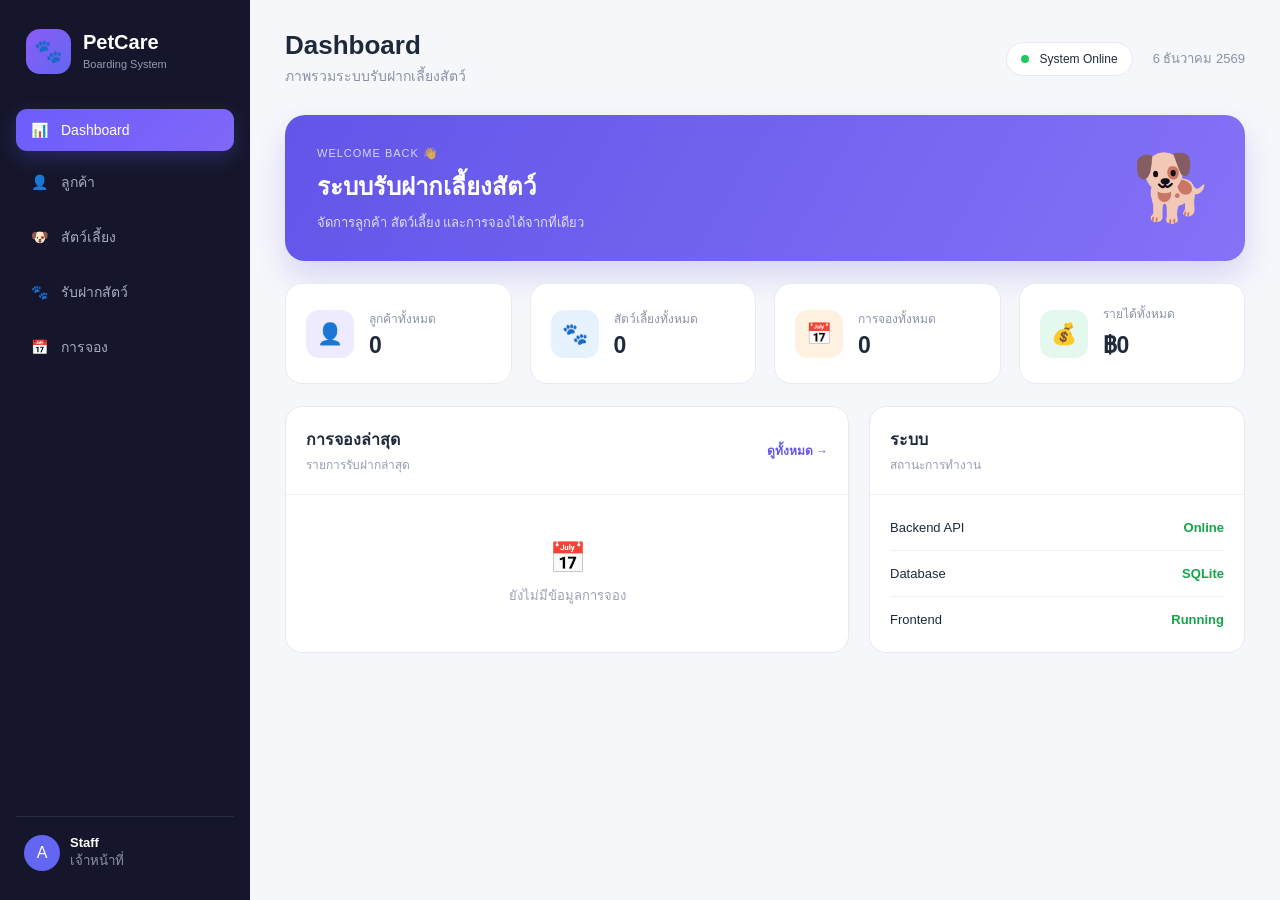
==== index.html @ d862f3b0 "Move frontend files to root" ====
<!DOCTYPE html>
<html lang="th">
<head>
    <meta charset="UTF-8">
    <meta name="viewport" content="width=device-width, initial-scale=1.0">

    <title>PetCare Boarding</title>

    <link rel="stylesheet" href="style.css">
</head>

<body>

    <div class="app">

        <!-- SIDEBAR -->
        <aside class="sidebar">

            <div class="logo">
                <div class="logo-icon">🐾</div>

                <div>
                    <h1>PetCare</h1>
                    <span>Boarding System</span>
                </div>
            </div>

            <nav class="menu">

                <button class="menu-item active" onclick="showPage('dashboard', this)">
                    <span>📊</span>
                    <span>Dashboard</span>
                </button>

                <button class="menu-item" onclick="showPage('customers', this)">
                    <span>👤</span>
                    <span>ลูกค้า</span>
                </button>

                <button class="menu-item" onclick="showPage('pets', this)">
                    <span>🐶</span>
                    <span>สัตว์เลี้ยง</span>
                </button>

                <button class="menu-item" onclick="showPage('boarding', this)">
                    <span>🐾</span>
                    <span>รับฝากสัตว์</span>
                </button>

                <button class="menu-item" onclick="showPage('bookings', this)">
                    <span>📅</span>
                    <span>การจอง</span>
                </button>

            </nav>

            <div class="sidebar-bottom">
                <div class="staff-card">
                    <div class="staff-avatar">A</div>

                    <div>
                        <strong>Staff</strong>
                        <small>เจ้าหน้าที่</small>
                    </div>
                </div>
            </div>

        </aside>


        <!-- MAIN -->
        <main class="main">

            <!-- HEADER -->
            <header class="header">

                <div>
                    <h2 id="pageTitle">Dashboard</h2>
                    <p id="pageDescription">
                        ภาพรวมระบบรับฝากเลี้ยงสัตว์
                    </p>
                </div>

                <div class="header-right">
                    <div class="status">
                        <span class="status-dot"></span>
                        System Online
                    </div>

                    <div class="date" id="currentDate"></div>
                </div>

            </header>


            <!-- ================= DASHBOARD ================= -->
            <section id="dashboard" class="page active-page">

                <div class="welcome">
                    <div>
                        <span class="welcome-label">WELCOME BACK 👋</span>
                        <h3>ระบบรับฝากเลี้ยงสัตว์</h3>
                        <p>จัดการลูกค้า สัตว์เลี้ยง และการจองได้จากที่เดียว</p>
                    </div>

                    <div class="welcome-icon">
                        🐕
                    </div>
                </div>


                <div class="stats">

                    <div class="stat-card">
                        <div class="stat-icon purple">👤</div>

                        <div>
                            <span>ลูกค้าทั้งหมด</span>
                            <strong id="customerCount">0</strong>
                        </div>
                    </div>


                    <div class="stat-card">
                        <div class="stat-icon blue">🐾</div>

                        <div>
                            <span>สัตว์เลี้ยงทั้งหมด</span>
                            <strong id="petCount">0</strong>
                        </div>
                    </div>


                    <div class="stat-card">
                        <div class="stat-icon orange">📅</div>

                        <div>
                            <span>การจองทั้งหมด</span>
                            <strong id="bookingCount">0</strong>
                        </div>
                    </div>


                    <div class="stat-card">
                        <div class="stat-icon green">💰</div>

                        <div>
                            <span>รายได้ทั้งหมด</span>
                            <strong id="revenue">฿0</strong>
                        </div>
                    </div>

                </div>


                <div class="dashboard-grid">

                    <div class="panel">

                        <div class="panel-header">
                            <div>
                                <h3>การจองล่าสุด</h3>
                                <p>รายการรับฝากล่าสุด</p>
                            </div>

                            <button class="text-button"
                                    onclick="showPage('bookings')">
                                ดูทั้งหมด →
                            </button>
                        </div>

                        <div id="recentBookings" class="empty-state">
                            <div>📅</div>
                            <p>ยังไม่มีข้อมูลการจอง</p>
                        </div>

                    </div>


                    <div class="panel">

                        <div class="panel-header">
                            <div>
                                <h3>ระบบ</h3>
                                <p>สถานะการทำงาน</p>
                            </div>
                        </div>

                        <div class="system-list">

                            <div class="system-row">
                                <span>Backend API</span>
                                <strong class="online">Online</strong>
                            </div>

                            <div class="system-row">
                                <span>Database</span>
                                <strong class="online">SQLite</strong>
                            </div>

                            <div class="system-row">
                                <span>Frontend</span>
                                <strong class="online">Running</strong>
                            </div>

                        </div>

                    </div>

                </div>

            </section>


            <!-- ================= CUSTOMERS ================= -->
            <section id="customers" class="page">

                <div class="page-top">

                    <div>
                        <h3>จัดการลูกค้า</h3>
                        <p>ข้อมูลเจ้าของสัตว์เลี้ยง</p>
                    </div>

                    <button class="primary-button"
                            onclick="openCustomerModal()">
                        + เพิ่มลูกค้า
                    </button>

                </div>


                <div class="panel">

                    <div class="table-wrapper">

                        <table>

                            <thead>
                                <tr>
                                    <th>ID</th>
                                    <th>ชื่อลูกค้า</th>
                                    <th>เบอร์โทรศัพท์</th>
                                    <th>จัดการ</th>
                                </tr>
                            </thead>

                            <tbody id="customerTable">
                            </tbody>

                        </table>

                    </div>

                </div>

            </section>


            <!-- ================= PETS ================= -->
            <section id="pets" class="page">

                <div class="page-top">

                    <div>
                        <h3>จัดการสัตว์เลี้ยง</h3>
                        <p>ข้อมูลสัตว์เลี้ยงของลูกค้า</p>
                    </div>

                    <button class="primary-button"
                            onclick="openPetModal()">
                        + เพิ่มสัตว์เลี้ยง
                    </button>

                </div>


                <div class="panel">

                    <div class="table-wrapper">

                        <table>

                            <thead>
                                <tr>
                                    <th>ID</th>
                                    <th>ชื่อ</th>
                                    <th>ประเภท</th>
                                    <th>สายพันธุ์</th>
                                    <th>อายุ</th>
                                    <th>เจ้าของ</th>
                                    <th>จัดการ</th>
                                </tr>
                            </thead>

                            <tbody id="petTable">
                            </tbody>

                        </table>

                    </div>

                </div>

            </section>



            <!-- ================= QUICK BOARDING ================= -->
            <section id="boarding" class="page">

                <div class="boarding-hero">
                    <div class="boarding-hero-text">
                        <div class="boarding-kicker">PET CARE • CHECK-IN</div>
                        <h3>รับฝากสัตว์เลี้ยง</h3>
                        <p>ค้นหาลูกค้าเดิม เลือกสัตว์เลี้ยง แล้วทำรายการฝากได้ในขั้นตอนเดียว</p>
                    </div>
                    <div class="boarding-hero-icon">🐾</div>
                </div>

                <form id="quickBoardingForm" class="boarding-shell" onsubmit="saveQuickBoarding(event)">

                    <div class="boarding-main">

                        <!-- CUSTOMER -->
                        <div class="boarding-card">
                            <div class="boarding-card-head">
                                <div class="step-badge">01</div>
                                <div>
                                    <h3>เลือกลูกค้า</h3>
                                    <p>ค้นหาลูกค้าเก่าจากชื่อหรือเบอร์โทร</p>
                                </div>
                                <button type="button" class="outline-button"
                                        onclick="toggleQuickNewCustomer()">＋ ลูกค้าใหม่</button>
                            </div>

                            <div class="customer-search-box">
                                <span>⌕</span>
                                <input id="quickCustomerSearch" type="text"
                                       placeholder="ค้นหาชื่อลูกค้า หรือเบอร์โทรศัพท์..."
                                       autocomplete="off"
                                       onfocus="filterQuickCustomers()"
                                       oninput="filterQuickCustomers()">
                                <button type="button" onclick="clearQuickCustomerSearch()" aria-label="ล้าง">×</button>
                            </div>

                            <div class="search-hint">พิมพ์อย่างน้อย 1 ตัวอักษร ระบบจะแสดงลูกค้าที่ตรงกัน</div>

                            <div id="quickCustomerResults" class="customer-results-panel"></div>

                            <div id="quickNewCustomerBox" class="inline-new-box">
                                <div class="inline-title">เพิ่มข้อมูลลูกค้าใหม่</div>
                                <div class="form-grid-2">
                                    <div class="form-group">
                                        <label>ชื่อ-นามสกุล <b>*</b></label>
                                        <input id="quickNewCustomerName" type="text" placeholder="เช่น สมชาย ใจดี">
                                    </div>
                                    <div class="form-group">
                                        <label>เบอร์โทรศัพท์ <b>*</b></label>
                                        <input id="quickNewCustomerPhone" type="tel" placeholder="08xxxxxxxx">
                                    </div>
                                </div>
                                <div class="form-grid-2">
                                    <div class="form-group">
                                        <label>Email</label>
                                        <input id="quickNewCustomerEmail" type="email" placeholder="example@email.com">
                                    </div>
                                    <div class="form-group">
                                        <label>ที่อยู่</label>
                                        <input id="quickNewCustomerAddress" type="text" placeholder="ที่อยู่">
                                    </div>
                                </div>
                            </div>

                            <div id="selectedCustomerBox" class="selected-customer-card empty-selected">
                                <div class="selected-avatar">👤</div>
                                <div class="selected-content">
                                    <span>ลูกค้าที่เลือก</span>
                                    <strong>ยังไม่ได้เลือกลูกค้า</strong>
                                    <small>เลือกจากรายการด้านบน</small>
                                </div>
                                <button type="button" class="change-selection" onclick="clearQuickCustomer()">เปลี่ยน</button>
                            </div>
                        </div>

                        <!-- PET -->
                        <div class="boarding-card">
                            <div class="boarding-card-head">
                                <div class="step-badge">02</div>
                                <div>
                                    <h3>เลือกสัตว์เลี้ยง</h3>
                                    <p>สัตว์เลี้ยงของลูกค้าที่เลือกจะแสดงตรงนี้</p>
                                </div>
                            </div>

                            <div id="quickPetArea">
                                <div class="form-group pet-select-group">
                                    <label>สัตว์เลี้ยงเดิม</label>
                                    <select id="quickPetSelect" onchange="selectQuickPet()">
                                        <option value="">เลือกสัตว์เลี้ยงของลูกค้า...</option>
                                    </select>
                                </div>

                                <div id="quickPetInfo" class="pet-detail-card">
                                    <div class="pet-detail-icon">🐾</div>
                                    <div class="pet-detail-main">
                                        <span>ข้อมูลสัตว์เลี้ยง</span>
                                        <strong id="quickPetNameDisplay">ยังไม่ได้เลือก</strong>
                                    </div>
                                    <div class="pet-detail-meta">
                                        <div><small>ประเภท</small><b id="quickPetTypeDisplay">-</b></div>
                                        <div><small>สายพันธุ์</small><b id="quickPetBreedDisplay">-</b></div>
                                    </div>
                                </div>

                                <div class="new-pet-divider"><span>หรือ</span></div>

                                <button type="button" class="new-pet-button" onclick="toggleQuickNewPet()">
                                    <span>＋</span>
                                    <div>
                                        <strong>เพิ่มสัตว์เลี้ยงใหม่</strong>
                                        <small>ยังไม่มีข้อมูลสัตว์ตัวนี้ในระบบ</small>
                                    </div>
                                </button>

                                <div id="quickNewPetBox" class="inline-new-box">
                                    <div class="inline-title">ข้อมูลสัตว์เลี้ยงใหม่</div>

                                    <div class="form-grid-2">
                                        <div class="form-group">
                                            <label>ชื่อสัตว์ <b>*</b></label>
                                            <input id="quickNewPetName" type="text" placeholder="เช่น มะลิ">
                                        </div>
                                        <div class="form-group">
                                            <label>ประเภทสัตว์ <b>*</b></label>
                                            <select id="quickNewPetType" onchange="updateQuickNewPetPreview()">
                                                <option value="">เลือกประเภทสัตว์เลี้ยง</option>
                                                <option value="Dog">🐶 สุนัข</option>
                                                <option value="Cat">🐱 แมว</option>
                                                <option value="Rabbit">🐰 กระต่าย</option>
                                                <option value="Hamster">🐹 แฮมสเตอร์</option>
                                                <option value="Bird">🐦 นก</option>
                                                <option value="Turtle">🐢 เต่า</option>
                                                <option value="Fish">🐠 ปลา</option>
                                                <option value="Guinea Pig">🐹 หนูตะเภา</option>
                                                <option value="Other">🐾 อื่น ๆ</option>
                                            </select>
                                        </div>
                                    </div>

                                    <div class="animal-type-chips">
                                        <span>ประเภทที่รองรับ</span>
                                        <button type="button" onclick="choosePetType('Dog')">🐶 สุนัข</button>
                                        <button type="button" onclick="choosePetType('Cat')">🐱 แมว</button>
                                        <button type="button" onclick="choosePetType('Rabbit')">🐰 กระต่าย</button>
                                        <button type="button" onclick="choosePetType('Bird')">🐦 นก</button>
                                        <button type="button" onclick="choosePetType('Other')">🐾 อื่น ๆ</button>
                                    </div>

                                    <div class="form-grid-2">
                                        <div class="form-group">
                                            <label>สายพันธุ์</label>
                                            <input id="quickNewPetBreed" type="text" placeholder="เช่น Golden Retriever">
                                        </div>
                                        <div class="form-group">
                                            <label>อายุ</label>
                                            <input id="quickNewPetAge" type="number" min="0" placeholder="อายุเป็นปี">
                                        </div>
                                    </div>
                                </div>
                            </div>
                        </div>

                        <!-- STAY -->
                        <div class="boarding-card">
                            <div class="boarding-card-head">
                                <div class="step-badge">03</div>
                                <div>
                                    <h3>รายละเอียดการฝาก</h3>
                                    <p>กำหนดวันเข้าพักและบริการ</p>
                                </div>
                            </div>

                            <div class="form-grid-2">
                                <div class="form-group">
                                    <label>วันเช็กอิน <b>*</b></label>
                                    <input id="quickCheckIn" type="date" required onchange="updateQuickPrice()">
                                </div>
                                <div class="form-group">
                                    <label>วันเช็กเอาต์ <b>*</b></label>
                                    <input id="quickCheckOut" type="date" required onchange="updateQuickPrice()">
                                </div>
                            </div>

                            <div class="form-grid-2">
                                <div class="form-group">
                                    <label>บริการ <b>*</b></label>
                                    <select id="quickServiceType" onchange="updateQuickPrice()">
                                        <option value="ฝากเลี้ยงมาตรฐาน" data-price="300">🏠 ฝากเลี้ยงมาตรฐาน — ฿300/วัน</option>
                                        <option value="ฝากเลี้ยงพิเศษ" data-price="450">⭐ ฝากเลี้ยงพิเศษ — ฿450/วัน</option>
                                        <option value="ฝากเลี้ยง VIP" data-price="650">👑 ฝากเลี้ยง VIP — ฿650/วัน</option>
                                    </select>
                                </div>
                                <div class="form-group">
                                    <label>ราคา / วัน</label>
                                    <div class="price-input">
                                        <span>฿</span>
                                        <input id="quickPricePerDay" type="number" min="0" value="300" oninput="updateQuickPrice()">
                                    </div>
                                </div>
                            </div>

                            <div class="form-group">
                                <label>หมายเหตุเพิ่มเติม</label>
                                <textarea id="quickNotes" rows="3" placeholder="เช่น แพ้อาหาร, กินอาหารเวลา 18:00 น., ต้องให้ยา..."></textarea>
                            </div>
                        </div>

                    </div>

                    <!-- SUMMARY -->
                    <aside class="boarding-summary">
                        <div class="summary-card-head">
                            <div class="summary-paw">🐾</div>
                            <div>
                                <span>BOOKING SUMMARY</span>
                                <h3>สรุปการฝากเลี้ยง</h3>
                            </div>
                        </div>

                        <div class="summary-customer" id="quickSummaryPerson">
                            <div class="summary-avatar">👤</div>
                            <div>
                                <small>ลูกค้า</small>
                                <strong>ยังไม่ได้เลือก</strong>
                            </div>
                        </div>

                        <div class="summary-pet" id="quickSummaryPet">
                            <div class="summary-avatar pet">🐶</div>
                            <div>
                                <small>สัตว์เลี้ยง</small>
                                <strong>ยังไม่ได้เลือก</strong>
                            </div>
                        </div>

                        <div class="summary-details">
                            <div><span>วันเข้าพัก</span><strong id="quickSummaryDates">-</strong></div>
                            <div><span>จำนวนวัน</span><strong id="quickSummaryDays">0 วัน</strong></div>
                            <div><span>บริการ</span><strong id="quickSummaryService">-</strong></div>
                        </div>

                        <div class="summary-total-new">
                            <span>ยอดรวม</span>
                            <strong id="quickSummaryTotal">฿0</strong>
                        </div>

                        <button type="button" class="summary-clear-button" onclick="resetQuickBoarding()">↻ ล้างข้อมูล</button>
                        <button type="submit" class="summary-submit-button">✓ ยืนยันการฝากเลี้ยง</button>

                        <div class="summary-note">
                            <span>🔒</span>
                            <p>ข้อมูลจะถูกบันทึกลงฐานข้อมูลทันทีหลังยืนยัน</p>
                        </div>
                    </aside>

                </form>
            </section>

            <!-- ================= BOOKINGS ================= -->
            <section id="bookings" class="page">

                <div class="page-top">

                    <div>
                        <h3>การจองรับฝาก</h3>
                        <p>จัดการรายการรับฝากสัตว์เลี้ยง</p>
                    </div>

                    <button class="primary-button"
                            onclick="openBookingModal()">
                        + สร้างการจอง
                    </button>

                </div>


                <div class="panel">

                    <div class="table-wrapper">

                        <table>

                            <thead>
                                <tr>
                                    <th>ID</th>
                                    <th>สัตว์เลี้ยง</th>
                                    <th>เจ้าของ</th>
                                    <th>เช็กอิน</th>
                                    <th>เช็กเอาต์</th>
                                    <th>บริการ</th>
                                    <th>ราคา</th>
                                    <th>สถานะ</th>
                                    <th>จัดการ</th>
                                </tr>
                            </thead>

                            <tbody id="bookingTable">
                            </tbody>

                        </table>

                    </div>

                </div>

            </section>

        </main>

    </div>


    <!-- ================= MODAL ================= -->

    <div id="modalOverlay" class="modal-overlay">

        <div class="modal">

            <div class="modal-header">

                <div>
                    <h3 id="modalTitle">เพิ่มข้อมูล</h3>
                    <p id="modalSubtitle">กรอกข้อมูลด้านล่าง</p>
                </div>

                <button class="close-button"
                        onclick="closeModal()">
                    ×
                </button>

            </div>

            <div id="modalBody"></div>

        </div>

    </div>


    <script src="app.js"></script>

</body>
</html>
---- style.css ----
* {
  margin: 0;
  padding: 0;
  box-sizing: border-box;
}

body {
  font-family: "Segoe UI", Tahoma, sans-serif;
  background: #f5f7fb;
  color: #1e293b;
}

button {
  font-family: inherit;
  cursor: pointer;
}

.app {
  min-height: 100vh;
  display: flex;
}

/* ================= SIDEBAR ================= */

.sidebar {
  width: 250px;
  min-height: 100vh;
  background: #15162b;
  color: white;
  padding: 24px 16px;
  display: flex;
  flex-direction: column;
  position: fixed;
  left: 0;
  top: 0;
  bottom: 0;
}

.logo {
  display: flex;
  align-items: center;
  gap: 12px;
  padding: 5px 10px 35px;
}

.logo-icon {
  width: 45px;
  height: 45px;
  border-radius: 14px;
  background: linear-gradient(135deg, #8b5cf6, #6366f1);
  display: flex;
  align-items: center;
  justify-content: center;
  font-size: 23px;
}

.logo h1 {
  font-size: 20px;
}

.logo span {
  color: #9699b5;
  font-size: 11px;
}

.menu {
  display: flex;
  flex-direction: column;
  gap: 7px;
}

.menu-item {
  width: 100%;
  border: none;
  background: transparent;
  color: #a8abc1;
  padding: 13px 15px;
  border-radius: 11px;
  display: flex;
  align-items: center;
  gap: 13px;
  text-align: left;
  font-size: 14px;
  transition: 0.2s;
}

.menu-item:hover {
  background: #23243d;
  color: white;
}

.menu-item.active {
  background: linear-gradient(135deg, #6d5dfc, #8067f7);
  color: white;
  box-shadow: 0 7px 20px rgba(109, 93, 252, 0.25);
}

.sidebar-bottom {
  margin-top: auto;
}

.staff-card {
  border-top: 1px solid #292a43;
  padding: 18px 8px 5px;
  display: flex;
  align-items: center;
  gap: 10px;
}

.staff-avatar {
  width: 36px;
  height: 36px;
  background: #6366f1;
  border-radius: 50%;
  display: flex;
  align-items: center;
  justify-content: center;
}

.staff-card strong {
  display: block;
  font-size: 13px;
}

.staff-card small {
  color: #8d90a8;
}

/* ================= MAIN ================= */

.main {
  margin-left: 250px;
  width: calc(100% - 250px);
  padding: 30px 35px;
}

.header {
  display: flex;
  justify-content: space-between;
  align-items: center;
  margin-bottom: 28px;
}

.header h2 {
  font-size: 26px;
  margin-bottom: 4px;
}

.header p {
  color: #8991a5;
  font-size: 14px;
}

.header-right {
  display: flex;
  align-items: center;
  gap: 20px;
}

.status {
  background: white;
  border: 1px solid #e7e9f0;
  border-radius: 30px;
  padding: 9px 14px;
  font-size: 12px;
}

.status-dot {
  display: inline-block;
  width: 8px;
  height: 8px;
  background: #22c55e;
  border-radius: 50%;
  margin-right: 7px;
}

.date {
  color: #8991a5;
  font-size: 13px;
}

/* ================= PAGE ================= */

.page {
  display: none;
}

.active-page {
  display: block;
}

/* ================= WELCOME ================= */

.welcome {
  background: linear-gradient(120deg, #6255e8, #8472f7);
  color: white;
  border-radius: 20px;
  padding: 28px 32px;
  display: flex;
  justify-content: space-between;
  align-items: center;
  margin-bottom: 22px;
  box-shadow: 0 15px 30px rgba(99, 82, 220, 0.2);
}

.welcome-label {
  font-size: 11px;
  opacity: 0.75;
  letter-spacing: 1px;
}

.welcome h3 {
  font-size: 24px;
  margin: 6px 0;
}

.welcome p {
  font-size: 13px;
  opacity: 0.8;
}

.welcome-icon {
  font-size: 65px;
  opacity: 0.9;
}

/* ================= STATS ================= */

.stats {
  display: grid;
  grid-template-columns: repeat(4, 1fr);
  gap: 18px;
  margin-bottom: 22px;
}

.stat-card {
  background: white;
  border: 1px solid #e9ebf2;
  border-radius: 17px;
  padding: 20px;
  display: flex;
  align-items: center;
  gap: 15px;
}

.stat-icon {
  width: 48px;
  height: 48px;
  border-radius: 13px;
  display: flex;
  align-items: center;
  justify-content: center;
  font-size: 21px;
}

.stat-icon.purple {
  background: #eeeaff;
}

.stat-icon.blue {
  background: #e7f2ff;
}

.stat-icon.orange {
  background: #fff1df;
}

.stat-icon.green {
  background: #e5f8ee;
}

.stat-card span {
  display: block;
  font-size: 12px;
  color: #8b92a5;
  margin-bottom: 4px;
}

.stat-card strong {
  font-size: 23px;
}

/* ================= PANELS ================= */

.dashboard-grid {
  display: grid;
  grid-template-columns: 1.5fr 1fr;
  gap: 20px;
}

.panel {
  background: white;
  border: 1px solid #e8eaf0;
  border-radius: 17px;
  overflow: hidden;
}

.panel-header {
  padding: 20px;
  border-bottom: 1px solid #eef0f4;
  display: flex;
  justify-content: space-between;
  align-items: center;
}

.panel-header h3 {
  font-size: 16px;
}

.panel-header p {
  color: #969dad;
  font-size: 12px;
  margin-top: 3px;
}

.text-button {
  border: none;
  background: none;
  color: #6255e8;
  font-size: 12px;
  font-weight: 600;
}

.empty-state {
  text-align: center;
  padding: 45px;
  color: #9aa1b1;
}

.empty-state div {
  font-size: 30px;
  margin-bottom: 10px;
}

.empty-state p {
  font-size: 13px;
}

.system-list {
  padding: 10px 20px;
}

.system-row {
  display: flex;
  justify-content: space-between;
  padding: 15px 0;
  border-bottom: 1px solid #f0f1f5;
  font-size: 13px;
}

.system-row:last-child {
  border-bottom: none;
}

.online {
  color: #16a34a;
}

/* ================= PAGE TOP ================= */

.page-top {
  display: flex;
  justify-content: space-between;
  align-items: center;
  margin-bottom: 20px;
}

.page-top h3 {
  font-size: 22px;
}

.page-top p {
  color: #8d94a5;
  font-size: 13px;
  margin-top: 4px;
}

.primary-button {
  border: none;
  background: linear-gradient(135deg, #6658ed, #806cf4);
  color: white;
  border-radius: 10px;
  padding: 11px 18px;
  font-size: 13px;
  font-weight: 600;
  box-shadow: 0 7px 15px rgba(101, 88, 237, 0.2);
}

.primary-button:hover {
  transform: translateY(-1px);
}

/* ================= TABLE ================= */

.table-wrapper {
  width: 100%;
  overflow-x: auto;
}

table {
  width: 100%;
  border-collapse: collapse;
  min-width: 700px;
}

th {
  background: #fafbfc;
  color: #7e8698;
  font-size: 11px;
  font-weight: 600;
  text-align: left;
  padding: 14px 18px;
  white-space: nowrap;
}

td {
  padding: 15px 18px;
  border-top: 1px solid #f0f1f5;
  font-size: 13px;
}

tr:hover td {
  background: #fafbff;
}

.action-button {
  border: none;
  background: #f0efff;
  color: #6255e8;
  padding: 7px 10px;
  border-radius: 7px;
  font-size: 11px;
  margin-right: 5px;
}

.delete-button {
  background: #fff0f0;
  color: #dc2626;
}

/* ================= MODAL ================= */

.modal-overlay {
  position: fixed;
  inset: 0;
  background: rgba(15, 17, 35, 0.55);
  display: none;
  align-items: center;
  justify-content: center;
  padding: 20px;
  z-index: 100;
}

.modal-overlay.show {
  display: flex;
}

.modal {
  width: 100%;
  max-width: 500px;
  background: white;
  border-radius: 20px;
  box-shadow: 0 25px 70px rgba(0, 0, 0, 0.2);
  animation: modalIn 0.2s ease;
}

@keyframes modalIn {
  from {
    opacity: 0;
    transform: translateY(10px);
  }

  to {
    opacity: 1;
    transform: translateY(0);
  }
}

.modal-header {
  padding: 22px;
  border-bottom: 1px solid #edf0f4;
  display: flex;
  justify-content: space-between;
}

.modal-header h3 {
  font-size: 18px;
}

.modal-header p {
  color: #9299aa;
  font-size: 12px;
  margin-top: 3px;
}

.close-button {
  width: 32px;
  height: 32px;
  border: none;
  background: #f1f2f5;
  border-radius: 9px;
  font-size: 20px;
  color: #6c7280;
}

/* ================= FORM ================= */

.form {
  padding: 22px;
}

.form-group {
  margin-bottom: 16px;
}

.form-group label {
  display: block;
  font-size: 12px;
  font-weight: 600;
  margin-bottom: 7px;
}

.form-group input,
.form-group select {
  width: 100%;
  border: 1px solid #dfe3eb;
  border-radius: 9px;
  padding: 11px 12px;
  outline: none;
  font-size: 13px;
}

.form-group input:focus,
.form-group select:focus {
  border-color: #7667ef;
  box-shadow: 0 0 0 3px rgba(118, 103, 239, 0.1);
}

.form-actions {
  display: flex;
  justify-content: flex-end;
  gap: 9px;
  margin-top: 20px;
}

.cancel-button {
  border: none;
  background: #f0f1f4;
  color: #555d6d;
  border-radius: 9px;
  padding: 10px 16px;
}

/* ================= BADGE ================= */

.badge {
  display: inline-block;
  padding: 5px 9px;
  border-radius: 20px;
  font-size: 10px;
  font-weight: 600;
}

.badge.confirmed {
  background: #e8f8ef;
  color: #159447;
}

.badge.pending {
  background: #fff5df;
  color: #c47b00;
}

.badge.completed {
  background: #e8f0ff;
  color: #3d68c8;
}

.badge.cancelled {
  background: #fff0f0;
  color: #d52d2d;
}

/* ================= MOBILE ================= */

@media (max-width: 1000px) {
  .stats {
    grid-template-columns: repeat(2, 1fr);
  }

  .dashboard-grid {
    grid-template-columns: 1fr;
  }
}

@media (max-width: 700px) {
  .sidebar {
    width: 70px;
    padding: 15px 8px;
  }

  .logo {
    justify-content: center;
    padding: 5px 0 30px;
  }

  .logo > div:last-child {
    display: none;
  }

  .menu-item {
    justify-content: center;
    padding: 13px 5px;
  }

  .menu-item span:last-child {
    display: none;
  }

  .staff-card {
    justify-content: center;
  }

  .staff-card div:last-child {
    display: none;
  }

  .main {
    margin-left: 70px;
    width: calc(100% - 70px);
    padding: 20px;
  }

  .header-right {
    display: none;
  }

  .stats {
    grid-template-columns: 1fr;
  }

  .welcome {
    padding: 22px;
  }

  .welcome-icon {
    display: none;
  }
}

/* ================= QUICK BOARDING ================= */

.boarding-layout {
  display: grid;
  grid-template-columns: minmax(0, 1.6fr) minmax(280px, 0.75fr);
  gap: 20px;
  align-items: start;
}

.boarding-form-panel {
  min-width: 0;
}

.section-label {
  font-size: 13px;
  font-weight: 700;
  color: #4f46c5;
  background: #f4f2ff;
  border-radius: 9px;
  padding: 9px 12px;
  margin: 4px 0 16px;
}

.search-select-row {
  display: flex;
  gap: 10px;
  align-items: flex-end;
}

.grow {
  flex: 1;
}

.secondary-button {
  border: 1px solid #ddd9ff;
  background: #f7f5ff;
  color: #5b50d6;
  border-radius: 9px;
  padding: 10px 14px;
  font-size: 12px;
  font-weight: 600;
  white-space: nowrap;
  margin-bottom: 16px;
}

.secondary-button:hover {
  background: #eeeaff;
}

.quick-results {
  display: grid;
  gap: 7px;
  margin-top: -8px;
  margin-bottom: 14px;
}

.customer-result {
  width: 100%;
  border: 1px solid #e6e8ef;
  background: #fff;
  border-radius: 10px;
  padding: 11px 13px;
  display: flex;
  align-items: center;
  gap: 10px;
  text-align: left;
  transition: 0.15s;
}

.customer-result:hover {
  border-color: #8b80f4;
  background: #faf9ff;
}

.customer-result .result-icon {
  width: 34px;
  height: 34px;
  border-radius: 9px;
  background: #eeeaff;
  display: grid;
  place-items: center;
}

.customer-result strong,
.customer-result small {
  display: block;
}

.customer-result strong {
  font-size: 13px;
}

.customer-result small {
  color: #9299aa;
  margin-top: 2px;
}

.inline-new-box {
  display: none;
  background: #fafaff;
  border: 1px dashed #bdb7f7;
  border-radius: 12px;
  padding: 15px;
  margin-bottom: 15px;
}

.inline-new-box.show {
  display: block;
}

.inline-title {
  font-size: 12px;
  font-weight: 700;
  margin-bottom: 12px;
  color: #4f46c5;
}

.form-grid-2 {
  display: grid;
  grid-template-columns: 1fr 1fr;
  gap: 12px;
}

.selected-box {
  border-radius: 12px;
  padding: 12px 14px;
  display: flex;
  align-items: center;
  gap: 11px;
  margin-bottom: 18px;
}

.selected-box:not(.empty-selected) {
  background: #f0fdf4;
  border: 1px solid #ccefd8;
}

.selected-box.empty-selected {
  background: #f8f9fb;
  border: 1px solid #eceef3;
  color: #9aa1b1;
}

.selected-box > span {
  font-size: 25px;
}

.selected-box strong,
.selected-box small {
  display: block;
}

.selected-box strong {
  font-size: 13px;
}

.selected-box small {
  font-size: 11px;
  color: #8991a5;
  margin-top: 2px;
}

.add-pet-inline {
  border: none;
  background: none;
  color: #6255e8;
  font-size: 12px;
  font-weight: 600;
  padding: 0;
  margin: -4px 0 16px;
}

.quick-summary-card {
  position: sticky;
  top: 20px;
  background: linear-gradient(145deg, #17182e, #24254a);
  color: white;
  border-radius: 20px;
  padding: 22px;
  box-shadow: 0 18px 40px rgba(24, 25, 55, 0.18);
}

.summary-top {
  display: flex;
  align-items: center;
  gap: 12px;
  padding-bottom: 18px;
  border-bottom: 1px solid rgba(255, 255, 255, 0.1);
}

.summary-top > span {
  width: 44px;
  height: 44px;
  border-radius: 13px;
  background: rgba(255, 255, 255, 0.1);
  display: grid;
  place-items: center;
  font-size: 22px;
}

.summary-top small {
  color: #a8abc1;
  font-size: 11px;
}

.summary-top h3 {
  margin-top: 2px;
  font-size: 17px;
}

.summary-person {
  display: flex;
  align-items: center;
  gap: 11px;
  padding: 15px 0;
  border-bottom: 1px solid rgba(255, 255, 255, 0.08);
}

.summary-person > span {
  font-size: 20px;
}

.summary-person small {
  color: #9da0b8;
  font-size: 10px;
  display: block;
}

.summary-person strong {
  display: block;
  font-size: 13px;
  margin-top: 2px;
}

.summary-line {
  display: flex;
  justify-content: space-between;
  gap: 15px;
  padding: 11px 0;
  font-size: 12px;
  color: #b4b6c8;
}

.summary-line strong {
  color: white;
  text-align: right;
}

.summary-total {
  display: flex;
  justify-content: space-between;
  align-items: center;
  border-top: 1px solid rgba(255, 255, 255, 0.12);
  margin-top: 8px;
  padding-top: 17px;
}

.summary-total span {
  color: #b8bacb;
  font-size: 12px;
}

.summary-total strong {
  font-size: 25px;
}

@media (max-width: 900px) {
  .boarding-layout {
    grid-template-columns: 1fr;
  }

  .quick-summary-card {
    position: static;
  }
}

@media (max-width: 600px) {
  .search-select-row,
  .form-grid-2 {
    grid-template-columns: 1fr;
    display: grid;
  }

  .secondary-button {
    width: 100%;
    margin-bottom: 8px;
  }
}

/* ===== รับฝากสัตว์: ค้นหาลูกค้า + ข้อมูลประเภทสัตว์ ===== */
.search-select-row .form-group.grow {
  min-width: 0;
}
#quickCustomerSearch {
  border: 1.5px solid #dfe2eb;
  background: #fff;
  font-size: 14px;
  padding: 13px 14px;
}
#quickCustomerSearch:focus {
  border-color: #7c6ff2;
  box-shadow: 0 0 0 3px rgba(124, 111, 242, 0.1);
}
.quick-results {
  max-height: 300px;
  overflow-y: auto;
  padding: 2px;
}
.customer-result {
  cursor: pointer;
}
.customer-result:active {
  transform: scale(0.99);
}
.pet-info-box {
  display: grid;
  grid-template-columns: 1fr 1fr;
  gap: 10px;
  margin: 10px 0 12px;
}
.pet-info-box > div {
  display: flex;
  align-items: center;
  gap: 9px;
  padding: 11px 12px;
  border: 1px solid #e8eaf0;
  border-radius: 11px;
  background: #fafbfc;
}
.pet-info-box > div > span {
  font-size: 22px;
}
.pet-info-box small,
.pet-info-box strong {
  display: block;
}
.pet-info-box small {
  color: #949bab;
  font-size: 11px;
  margin-bottom: 2px;
}
.pet-info-box strong {
  font-size: 13px;
}
@media (max-width: 600px) {
  .pet-info-box {
    grid-template-columns: 1fr;
  }
  .search-select-row {
    flex-direction: column;
    align-items: stretch;
  }
}

/* =========================================================
   PREMIUM BOARDING CHECK-IN
   ========================================================= */

.boarding-hero {
  position: relative;
  overflow: hidden;
  min-height: 150px;
  padding: 28px 34px;
  margin-bottom: 22px;
  border-radius: 22px;
  background: linear-gradient(135deg, #5b52d9 0%, #7569ed 55%, #9185f7 100%);
  color: #fff;
  display: flex;
  align-items: center;
  justify-content: space-between;
  box-shadow: 0 18px 40px rgba(91, 82, 217, 0.2);
}
.boarding-hero:after {
  content: "";
  position: absolute;
  width: 220px;
  height: 220px;
  border-radius: 50%;
  right: 70px;
  top: -100px;
  background: rgba(255, 255, 255, 0.09);
}
.boarding-hero-text {
  position: relative;
  z-index: 1;
}
.boarding-kicker {
  font-size: 10px;
  letter-spacing: 1.8px;
  font-weight: 700;
  opacity: 0.72;
  margin-bottom: 6px;
}
.boarding-hero h3 {
  font-size: 27px;
  margin: 0 0 5px;
}
.boarding-hero p {
  font-size: 13px;
  opacity: 0.84;
}
.boarding-hero-icon {
  position: relative;
  z-index: 1;
  font-size: 70px;
  margin-right: 25px;
  filter: drop-shadow(0 8px 10px rgba(0, 0, 0, 0.12));
}

.boarding-shell {
  display: grid;
  grid-template-columns: minmax(0, 1fr) 340px;
  gap: 22px;
  align-items: start;
}
.boarding-main {
  display: grid;
  gap: 18px;
}
.boarding-card {
  background: #fff;
  border: 1px solid #e8eaf1;
  border-radius: 18px;
  padding: 22px;
  box-shadow: 0 7px 24px rgba(25, 29, 55, 0.045);
}
.boarding-card-head {
  display: flex;
  align-items: center;
  gap: 12px;
  margin-bottom: 20px;
}
.boarding-card-head > div:nth-child(2) {
  flex: 1;
}
.boarding-card-head h3 {
  font-size: 16px;
  margin: 0;
}
.boarding-card-head p {
  color: #949bab;
  font-size: 11px;
  margin-top: 3px;
}
.step-badge {
  width: 39px;
  height: 39px;
  flex: 0 0 39px;
  border-radius: 12px;
  display: grid;
  place-items: center;
  background: #eeecff;
  color: #5d52d8;
  font-weight: 800;
  font-size: 12px;
}
.outline-button {
  border: 1px solid #ddd9fb;
  background: #faf9ff;
  color: #5c51d7;
  border-radius: 9px;
  padding: 9px 12px;
  font-size: 11px;
  font-weight: 700;
}
.outline-button:hover {
  background: #f0eeff;
}

.customer-search-box {
  height: 48px;
  border: 1.5px solid #dfe2eb;
  border-radius: 12px;
  background: #fbfcfe;
  display: flex;
  align-items: center;
  padding: 0 13px;
  transition: 0.2s;
}
.customer-search-box:focus-within {
  border-color: #776bf0;
  background: #fff;
  box-shadow: 0 0 0 4px rgba(119, 107, 240, 0.09);
}
.customer-search-box > span {
  color: #6f65dd;
  font-size: 25px;
  line-height: 1;
  margin-right: 9px;
}
.customer-search-box input {
  border: 0 !important;
  box-shadow: none !important;
  outline: 0;
  background: transparent;
  flex: 1;
  height: 100%;
  font-size: 13px;
}
.customer-search-box button {
  width: 25px;
  height: 25px;
  border: 0;
  border-radius: 50%;
  background: #eceef4;
  color: #7c8291;
  cursor: pointer;
}
.search-hint {
  color: #9aa0ae;
  font-size: 10px;
  margin: 8px 2px 12px;
}
.customer-results-panel {
  max-height: 245px;
  overflow-y: auto;
  padding-right: 2px;
}
.results-title {
  color: #7f8696;
  font-size: 10px;
  font-weight: 700;
  margin: 0 2px 8px;
  display: flex;
  justify-content: space-between;
}
.results-title span {
  color: #b0b4bf;
  font-weight: 500;
}
.customer-result-card {
  width: 100%;
  border: 1px solid #e9ebf1;
  background: #fff;
  border-radius: 12px;
  padding: 11px 12px;
  display: flex;
  align-items: center;
  gap: 11px;
  text-align: left;
  cursor: pointer;
  margin-bottom: 7px;
  transition: 0.16s;
}
.customer-result-card:hover {
  border-color: #a59df7;
  background: #fbfaff;
  transform: translateX(2px);
}
.customer-result-card.selected {
  border-color: #8b80ef;
  background: #f7f6ff;
}
.customer-result-avatar {
  width: 37px;
  height: 37px;
  border-radius: 11px;
  display: grid;
  place-items: center;
  background: #efedff;
  font-size: 18px;
}
.customer-result-info {
  flex: 1;
  min-width: 0;
}
.customer-result-info strong {
  display: block;
  font-size: 12px;
  color: #273044;
}
.customer-result-info span {
  display: block;
  color: #959bab;
  font-size: 10px;
  margin-top: 3px;
}
.customer-result-arrow {
  color: #aaaeb9;
  font-size: 20px;
}
.customer-result-card.selected .customer-result-arrow {
  color: #5d52d8;
  font-weight: 800;
}
.customer-empty {
  border: 1px dashed #dfe2ea;
  border-radius: 12px;
  padding: 22px;
  text-align: center;
  color: #9aa0ae;
}
.customer-empty div {
  font-size: 27px;
  margin-bottom: 5px;
}
.customer-empty strong,
.customer-empty span {
  display: block;
}
.customer-empty strong {
  color: #606778;
  font-size: 12px;
}
.customer-empty span {
  font-size: 10px;
  margin-top: 3px;
}

.selected-customer-card {
  margin-top: 14px;
  padding: 12px;
  border-radius: 13px;
  display: flex;
  align-items: center;
  gap: 11px;
}
.selected-customer-card:not(.empty-selected) {
  background: #f2fbf6;
  border: 1px solid #d0efdc;
}
.selected-customer-card.empty-selected {
  background: #f8f9fb;
  border: 1px solid #eceef2;
}
.selected-avatar {
  width: 38px;
  height: 38px;
  border-radius: 11px;
  display: grid;
  place-items: center;
  background: #e4f7ec;
  color: #17a05a;
  font-weight: 800;
}
.empty-selected .selected-avatar {
  background: #eceef3;
  color: #999fac;
}
.selected-content {
  flex: 1;
  min-width: 0;
}
.selected-content span {
  display: block;
  color: #9097a5;
  font-size: 9px;
  margin-bottom: 2px;
}
.selected-content strong {
  display: block;
  color: #273044;
  font-size: 12px;
}
.selected-content small {
  display: block;
  color: #8991a1;
  font-size: 10px;
  margin-top: 2px;
}
.change-selection {
  border: 0;
  background: transparent;
  color: #6257db;
  font-size: 10px;
  font-weight: 700;
  cursor: pointer;
}

.pet-select-group {
  margin-bottom: 12px;
}
.pet-select-group select:disabled {
  background: #f5f6f8;
  color: #a4a9b5;
  cursor: not-allowed;
}
.pet-detail-card {
  min-height: 76px;
  border: 1px solid #e7e9ef;
  background: #fafbfc;
  border-radius: 13px;
  padding: 13px;
  display: flex;
  align-items: center;
  gap: 11px;
}
.pet-detail-icon {
  width: 44px;
  height: 44px;
  border-radius: 13px;
  background: #fff0e2;
  display: grid;
  place-items: center;
  font-size: 23px;
}
.pet-detail-main {
  min-width: 100px;
  flex: 1;
}
.pet-detail-main span,
.pet-detail-meta small {
  display: block;
  color: #9aa0ad;
  font-size: 9px;
}
.pet-detail-main strong {
  display: block;
  font-size: 13px;
  margin-top: 2px;
}
.pet-detail-meta {
  display: flex;
  gap: 18px;
}
.pet-detail-meta b {
  display: block;
  color: #3b4150;
  font-size: 10px;
  margin-top: 3px;
}
.new-pet-divider {
  display: flex;
  align-items: center;
  gap: 10px;
  color: #a2a7b2;
  font-size: 10px;
  margin: 16px 0;
}
.new-pet-divider:before,
.new-pet-divider:after {
  content: "";
  height: 1px;
  background: #eceef2;
  flex: 1;
}
.new-pet-button {
  width: 100%;
  border: 1px dashed #cfcaf8;
  background: #fbfaff;
  border-radius: 12px;
  padding: 11px 13px;
  display: flex;
  align-items: center;
  gap: 10px;
  text-align: left;
  color: #5d53d7;
  cursor: pointer;
}
.new-pet-button:hover {
  background: #f5f3ff;
}
.new-pet-button > span {
  width: 30px;
  height: 30px;
  border-radius: 9px;
  background: #ece9ff;
  display: grid;
  place-items: center;
  font-size: 17px;
}
.new-pet-button strong,
.new-pet-button small {
  display: block;
}
.new-pet-button strong {
  font-size: 11px;
}
.new-pet-button small {
  color: #969bab;
  font-size: 9px;
  margin-top: 2px;
}

.inline-new-box {
  margin-top: 12px;
  margin-bottom: 0;
  padding: 16px;
  border: 1px solid #dedafb;
  border-radius: 13px;
  background: #fbfaff;
}
.inline-new-box .form-group {
  margin-bottom: 12px;
}
.inline-new-box .form-group:last-child {
  margin-bottom: 0;
}
.inline-title {
  font-size: 11px;
  color: #5a50d5;
  margin-bottom: 13px;
}
.inline-new-box label b,
.boarding-card label b {
  color: #e45151;
}
.animal-type-chips {
  display: flex;
  align-items: center;
  flex-wrap: wrap;
  gap: 6px;
  margin: -2px 0 14px;
}
.animal-type-chips > span {
  color: #9298a6;
  font-size: 9px;
  margin-right: 2px;
}
.animal-type-chips button {
  border: 1px solid #e2e4eb;
  background: #fff;
  border-radius: 20px;
  padding: 5px 8px;
  font-size: 9px;
  color: #5f6573;
  cursor: pointer;
}
.animal-type-chips button:hover {
  border-color: #a49bf5;
  background: #f7f5ff;
  color: #5c51d8;
}
.price-input {
  display: flex;
  align-items: center;
  border: 1px solid #dfe3eb;
  border-radius: 9px;
  height: 40px;
  overflow: hidden;
}
.price-input > span {
  padding: 0 0 0 12px;
  color: #7b72dd;
  font-weight: 700;
  font-size: 12px;
}
.price-input input {
  border: 0 !important;
  box-shadow: none !important;
  height: 100%;
}
.boarding-card textarea {
  width: 100%;
  resize: vertical;
  border: 1px solid #dfe3eb;
  border-radius: 9px;
  padding: 11px 12px;
  outline: none;
  font: inherit;
  font-size: 12px;
}
.boarding-card textarea:focus {
  border-color: #7667ef;
  box-shadow: 0 0 0 3px rgba(118, 103, 239, 0.1);
}

/* Summary */
.boarding-summary {
  position: sticky;
  top: 25px;
}
.quick-summary-card {
  display: none !important;
}
.summary-card-head {
  padding-bottom: 18px;
  border-bottom: 1px solid rgba(255, 255, 255, 0.1);
  display: flex;
  align-items: center;
  gap: 11px;
}
.boarding-summary {
  background: linear-gradient(155deg, #17182f 0%, #24254b 100%);
  color: #fff;
  border-radius: 20px;
  padding: 21px;
  box-shadow: 0 18px 40px rgba(24, 25, 55, 0.2);
}
.summary-paw {
  width: 43px;
  height: 43px;
  border-radius: 12px;
  display: grid;
  place-items: center;
  background: rgba(255, 255, 255, 0.1);
  font-size: 21px;
}
.summary-card-head span {
  display: block;
  color: #969ab5;
  font-size: 8px;
  letter-spacing: 1.4px;
}
.summary-card-head h3 {
  font-size: 15px;
  margin-top: 3px;
}
.summary-customer,
.summary-pet {
  display: flex;
  align-items: center;
  gap: 10px;
  padding: 14px 0;
  border-bottom: 1px solid rgba(255, 255, 255, 0.08);
}
.summary-avatar {
  width: 37px;
  height: 37px;
  border-radius: 11px;
  display: grid;
  place-items: center;
  background: rgba(255, 255, 255, 0.1);
  font-size: 18px;
}
.summary-avatar.pet {
  background: rgba(245, 171, 82, 0.13);
}
.summary-customer small,
.summary-pet small {
  display: block;
  color: #969ab5;
  font-size: 9px;
}
.summary-customer strong,
.summary-pet strong {
  display: block;
  color: #fff;
  font-size: 12px;
  margin-top: 2px;
}
.summary-details {
  padding: 8px 0;
}
.summary-details > div {
  display: flex;
  justify-content: space-between;
  gap: 10px;
  padding: 9px 0;
}
.summary-details span {
  color: #a6a9bc;
  font-size: 10px;
}
.summary-details strong {
  color: #fff;
  font-size: 10px;
  text-align: right;
}
.summary-total-new {
  border-top: 1px solid rgba(255, 255, 255, 0.12);
  padding: 17px 0 15px;
  display: flex;
  justify-content: space-between;
  align-items: center;
}
.summary-total-new span {
  color: #a9adbf;
  font-size: 11px;
}
.summary-total-new strong {
  font-size: 26px;
}
.summary-clear-button,
.summary-submit-button {
  width: 100%;
  border-radius: 10px;
  padding: 11px;
  font-size: 11px;
  font-weight: 700;
  cursor: pointer;
}
.summary-clear-button {
  border: 1px solid rgba(255, 255, 255, 0.12);
  background: rgba(255, 255, 255, 0.06);
  color: #c2c4d1;
  margin-bottom: 8px;
}
.summary-submit-button {
  border: 0;
  background: linear-gradient(135deg, #7568f0, #8c7ff8);
  color: #fff;
  box-shadow: 0 9px 20px rgba(112, 98, 239, 0.3);
}
.summary-submit-button:hover {
  transform: translateY(-1px);
}
.summary-note {
  display: flex;
  gap: 7px;
  margin-top: 13px;
  padding-top: 13px;
  border-top: 1px solid rgba(255, 255, 255, 0.08);
}
.summary-note span {
  font-size: 12px;
}
.summary-note p {
  color: #858aa5;
  font-size: 8px;
  line-height: 1.5;
}

/* Hide old form padding behavior only inside new boarding */
#boarding .form-group input,
#boarding .form-group select {
  height: 40px;
}
#boarding .form-group {
  margin-bottom: 15px;
}
#boarding .form-grid-2 {
  gap: 14px;
}

@media (max-width: 1050px) {
  .boarding-shell {
    grid-template-columns: 1fr;
  }
  .boarding-summary {
    position: static;
  }
}
@media (max-width: 700px) {
  .boarding-hero {
    padding: 22px;
  }
  .boarding-hero h3 {
    font-size: 22px;
  }
  .boarding-hero-icon {
    font-size: 48px;
    margin-right: 0;
  }
  .boarding-card {
    padding: 17px;
  }
  .boarding-card-head {
    align-items: flex-start;
  }
  .outline-button {
    margin-left: auto;
  }
  .form-grid-2 {
    grid-template-columns: 1fr;
  }
  .pet-detail-card {
    flex-wrap: wrap;
  }
  .pet-detail-meta {
    width: 100%;
    padding-left: 55px;
  }
}
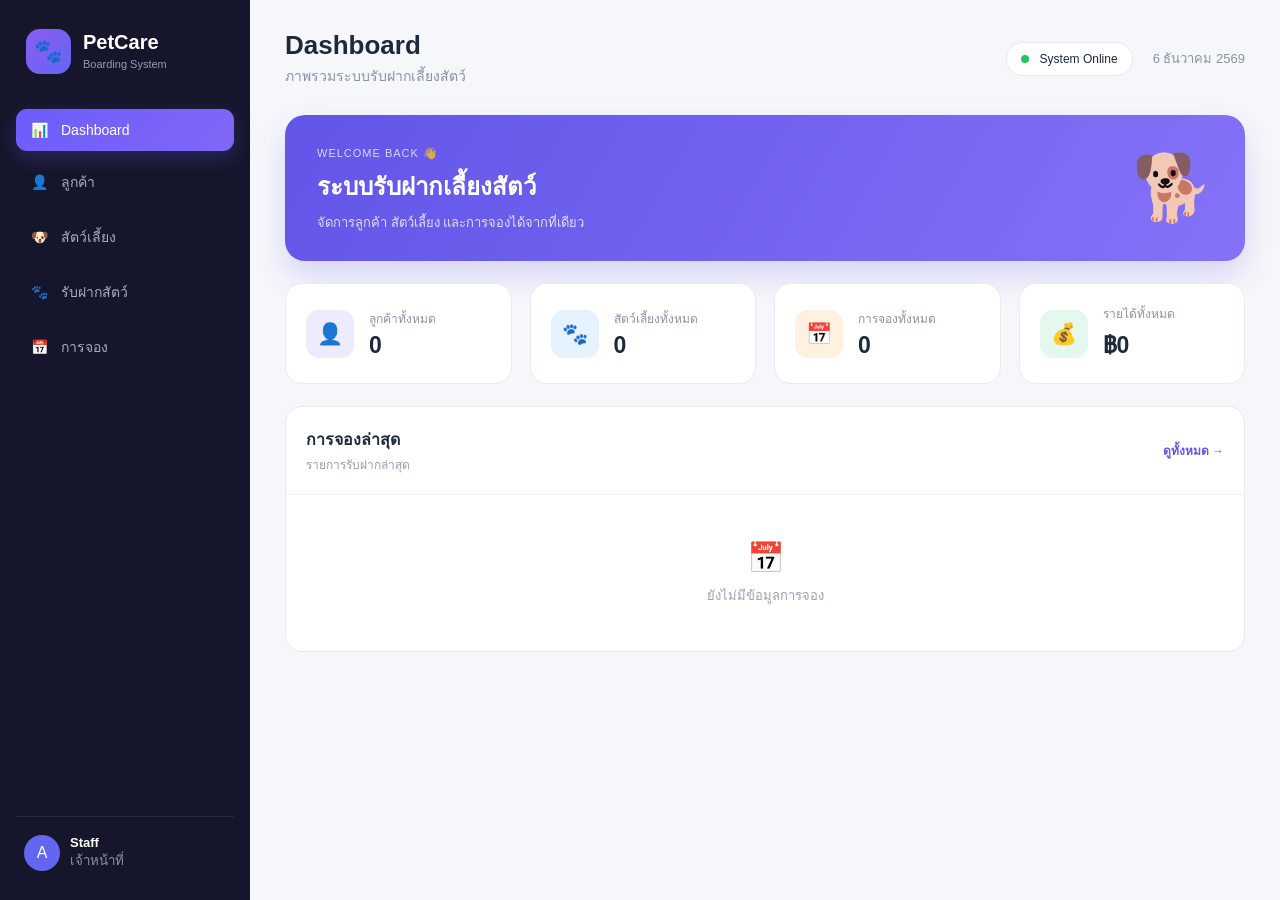
==== commit 9d470afa: "Update" ====
--- a/index.html
+++ b/index.html
@@ -172,37 +172,6 @@
                         <div id="recentBookings" class="empty-state">
                             <div>📅</div>
                             <p>ยังไม่มีข้อมูลการจอง</p>
-                        </div>
-
-                    </div>
-
-
-                    <div class="panel">
-
-                        <div class="panel-header">
-                            <div>
-                                <h3>ระบบ</h3>
-                                <p>สถานะการทำงาน</p>
-                            </div>
-                        </div>
-
-                        <div class="system-list">
-
-                            <div class="system-row">
-                                <span>Backend API</span>
-                                <strong class="online">Online</strong>
-                            </div>
-
-                            <div class="system-row">
-                                <span>Database</span>
-                                <strong class="online">SQLite</strong>
-                            </div>
-
-                            <div class="system-row">
-                                <span>Frontend</span>
-                                <strong class="online">Running</strong>
-                            </div>
-
                         </div>
 
                     </div>
--- a/style.css
+++ b/style.css
@@ -284,7 +284,7 @@
 
 .dashboard-grid {
   display: grid;
-  grid-template-columns: 1.5fr 1fr;
+  grid-template-columns: 1fr;
   gap: 20px;
 }
 
@@ -1701,4 +1701,4 @@
     width: 100%;
     padding-left: 55px;
   }
-}
+}
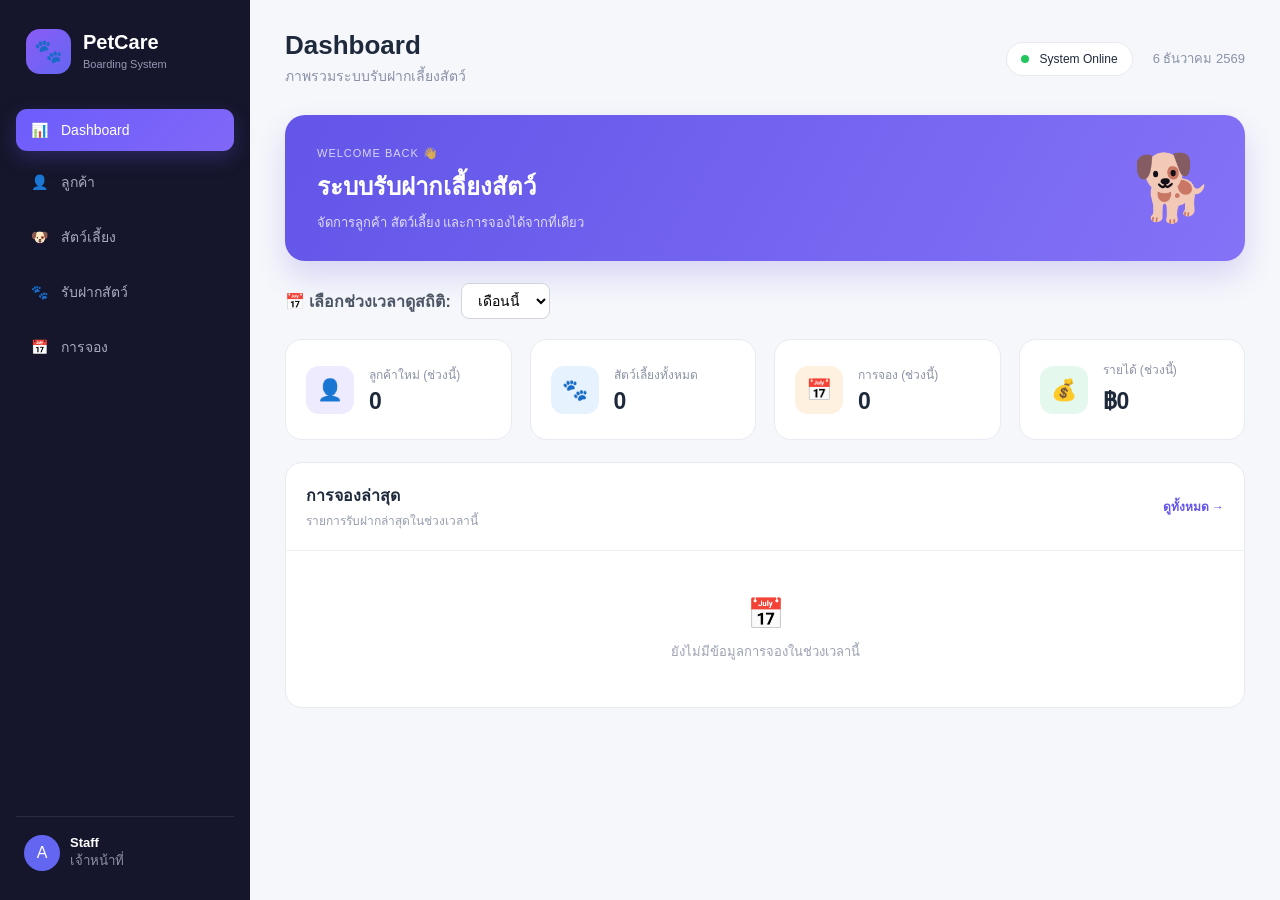
==== commit 0d342a0a: "Update" ====
--- a/index.html
+++ b/index.html
@@ -3,22 +3,17 @@
 <head>
     <meta charset="UTF-8">
     <meta name="viewport" content="width=device-width, initial-scale=1.0">
-
     <title>PetCare Boarding</title>
-
     <link rel="stylesheet" href="style.css">
 </head>
-
 <body>
 
     <div class="app">
 
         <!-- SIDEBAR -->
         <aside class="sidebar">
-
             <div class="logo">
                 <div class="logo-icon">🐾</div>
-
                 <div>
                     <h1>PetCare</h1>
                     <span>Boarding System</span>
@@ -26,59 +21,47 @@
             </div>
 
             <nav class="menu">
-
                 <button class="menu-item active" onclick="showPage('dashboard', this)">
                     <span>📊</span>
                     <span>Dashboard</span>
                 </button>
-
                 <button class="menu-item" onclick="showPage('customers', this)">
                     <span>👤</span>
                     <span>ลูกค้า</span>
                 </button>
-
                 <button class="menu-item" onclick="showPage('pets', this)">
                     <span>🐶</span>
                     <span>สัตว์เลี้ยง</span>
                 </button>
-
                 <button class="menu-item" onclick="showPage('boarding', this)">
                     <span>🐾</span>
                     <span>รับฝากสัตว์</span>
                 </button>
-
                 <button class="menu-item" onclick="showPage('bookings', this)">
                     <span>📅</span>
                     <span>การจอง</span>
                 </button>
-
             </nav>
 
             <div class="sidebar-bottom">
                 <div class="staff-card">
                     <div class="staff-avatar">A</div>
-
                     <div>
                         <strong>Staff</strong>
                         <small>เจ้าหน้าที่</small>
                     </div>
                 </div>
             </div>
-
         </aside>
-
 
         <!-- MAIN -->
         <main class="main">
 
             <!-- HEADER -->
             <header class="header">
-
                 <div>
                     <h2 id="pageTitle">Dashboard</h2>
-                    <p id="pageDescription">
-                        ภาพรวมระบบรับฝากเลี้ยงสัตว์
-                    </p>
+                    <p id="pageDescription">ภาพรวมระบบรับฝากเลี้ยงสัตว์</p>
                 </div>
 
                 <div class="header-right">
@@ -86,125 +69,101 @@
                         <span class="status-dot"></span>
                         System Online
                     </div>
-
                     <div class="date" id="currentDate"></div>
                 </div>
-
             </header>
-
 
             <!-- ================= DASHBOARD ================= -->
             <section id="dashboard" class="page active-page">
-
                 <div class="welcome">
                     <div>
                         <span class="welcome-label">WELCOME BACK 👋</span>
                         <h3>ระบบรับฝากเลี้ยงสัตว์</h3>
                         <p>จัดการลูกค้า สัตว์เลี้ยง และการจองได้จากที่เดียว</p>
                     </div>
-
-                    <div class="welcome-icon">
-                        🐕
-                    </div>
-                </div>
-
+                    <div class="welcome-icon">🐕</div>
+                </div>
+
+                <!-- DASHBOARD FILTER BAR -->
+                <div class="dashboard-filter-bar" style="margin-bottom: 20px; display: flex; align-items: center; gap: 10px;">
+                    <label for="timeRangeFilter" style="font-weight: bold; color: #4b5563;">📅 เลือกช่วงเวลาดูสถิติ:</label>
+                    <select id="timeRangeFilter" onchange="updateDashboard()" style="padding: 8px 12px; border-radius: 8px; border: 1px solid #d1d5db; background: white; font-size: 14px; cursor: pointer;">
+                        <option value="today">วันนี้</option>
+                        <option value="month" selected>เดือนนี้</option>
+                        <option value="year">ปีนี้</option>
+                        <option value="all">ทั้งหมด</option>
+                    </select>
+                </div>
 
                 <div class="stats">
-
                     <div class="stat-card">
                         <div class="stat-icon purple">👤</div>
-
                         <div>
-                            <span>ลูกค้าทั้งหมด</span>
+                            <span>ลูกค้าใหม่ (ช่วงนี้)</span>
                             <strong id="customerCount">0</strong>
                         </div>
                     </div>
-
 
                     <div class="stat-card">
                         <div class="stat-icon blue">🐾</div>
-
                         <div>
                             <span>สัตว์เลี้ยงทั้งหมด</span>
                             <strong id="petCount">0</strong>
                         </div>
                     </div>
 
-
                     <div class="stat-card">
                         <div class="stat-icon orange">📅</div>
-
                         <div>
-                            <span>การจองทั้งหมด</span>
+                            <span>การจอง (ช่วงนี้)</span>
                             <strong id="bookingCount">0</strong>
                         </div>
                     </div>
-
 
                     <div class="stat-card">
                         <div class="stat-icon green">💰</div>
-
                         <div>
-                            <span>รายได้ทั้งหมด</span>
+                            <span>รายได้ (ช่วงนี้)</span>
                             <strong id="revenue">฿0</strong>
                         </div>
                     </div>
-
-                </div>
-
+                </div>
 
                 <div class="dashboard-grid">
-
                     <div class="panel">
-
                         <div class="panel-header">
                             <div>
                                 <h3>การจองล่าสุด</h3>
-                                <p>รายการรับฝากล่าสุด</p>
-                            </div>
-
-                            <button class="text-button"
-                                    onclick="showPage('bookings')">
+                                <p>รายการรับฝากล่าสุดในช่วงเวลานี้</p>
+                            </div>
+                            <button class="text-button" onclick="showPage('bookings')">
                                 ดูทั้งหมด →
                             </button>
                         </div>
 
                         <div id="recentBookings" class="empty-state">
                             <div>📅</div>
-                            <p>ยังไม่มีข้อมูลการจอง</p>
-                        </div>
-
-                    </div>
-
-                </div>
-
+                            <p>ยังไม่มีข้อมูลการจองในช่วงเวลานี้</p>
+                        </div>
+                    </div>
+                </div>
             </section>
-
 
             <!-- ================= CUSTOMERS ================= -->
             <section id="customers" class="page">
-
                 <div class="page-top">
-
                     <div>
                         <h3>จัดการลูกค้า</h3>
                         <p>ข้อมูลเจ้าของสัตว์เลี้ยง</p>
                     </div>
-
-                    <button class="primary-button"
-                            onclick="openCustomerModal()">
+                    <button class="primary-button" onclick="openCustomerModal()">
                         + เพิ่มลูกค้า
                     </button>
-
-                </div>
-
+                </div>
 
                 <div class="panel">
-
                     <div class="table-wrapper">
-
                         <table>
-
                             <thead>
                                 <tr>
                                     <th>ID</th>
@@ -213,43 +172,27 @@
                                     <th>จัดการ</th>
                                 </tr>
                             </thead>
-
-                            <tbody id="customerTable">
-                            </tbody>
-
+                            <tbody id="customerTable"></tbody>
                         </table>
-
-                    </div>
-
-                </div>
-
+                    </div>
+                </div>
             </section>
-
 
             <!-- ================= PETS ================= -->
             <section id="pets" class="page">
-
                 <div class="page-top">
-
                     <div>
                         <h3>จัดการสัตว์เลี้ยง</h3>
                         <p>ข้อมูลสัตว์เลี้ยงของลูกค้า</p>
                     </div>
-
-                    <button class="primary-button"
-                            onclick="openPetModal()">
+                    <button class="primary-button" onclick="openPetModal()">
                         + เพิ่มสัตว์เลี้ยง
                     </button>
-
-                </div>
-
+                </div>
 
                 <div class="panel">
-
                     <div class="table-wrapper">
-
                         <table>
-
                             <thead>
                                 <tr>
                                     <th>ID</th>
@@ -261,23 +204,14 @@
                                     <th>จัดการ</th>
                                 </tr>
                             </thead>
-
-                            <tbody id="petTable">
-                            </tbody>
-
+                            <tbody id="petTable"></tbody>
                         </table>
-
-                    </div>
-
-                </div>
-
+                    </div>
+                </div>
             </section>
-
-
 
             <!-- ================= QUICK BOARDING ================= -->
             <section id="boarding" class="page">
-
                 <div class="boarding-hero">
                     <div class="boarding-hero-text">
                         <div class="boarding-kicker">PET CARE • CHECK-IN</div>
@@ -288,7 +222,6 @@
                 </div>
 
                 <form id="quickBoardingForm" class="boarding-shell" onsubmit="saveQuickBoarding(event)">
-
                     <div class="boarding-main">
 
                         <!-- CUSTOMER -->
@@ -299,8 +232,7 @@
                                     <h3>เลือกลูกค้า</h3>
                                     <p>ค้นหาลูกค้าเก่าจากชื่อหรือเบอร์โทร</p>
                                 </div>
-                                <button type="button" class="outline-button"
-                                        onclick="toggleQuickNewCustomer()">＋ ลูกค้าใหม่</button>
+                                <button type="button" class="outline-button" onclick="toggleQuickNewCustomer()">＋ ลูกค้าใหม่</button>
                             </div>
 
                             <div class="customer-search-box">
@@ -314,28 +246,27 @@
                             </div>
 
                             <div class="search-hint">พิมพ์อย่างน้อย 1 ตัวอักษร ระบบจะแสดงลูกค้าที่ตรงกัน</div>
-
                             <div id="quickCustomerResults" class="customer-results-panel"></div>
 
                             <div id="quickNewCustomerBox" class="inline-new-box">
                                 <div class="inline-title">เพิ่มข้อมูลลูกค้าใหม่</div>
                                 <div class="form-grid-2">
                                     <div class="form-group">
-                                        <label>ชื่อ-นามสกุล <b>*</b></label>
+                                        <label for="quickNewCustomerName">ชื่อ-นามสกุล <b>*</b></label>
                                         <input id="quickNewCustomerName" type="text" placeholder="เช่น สมชาย ใจดี">
                                     </div>
                                     <div class="form-group">
-                                        <label>เบอร์โทรศัพท์ <b>*</b></label>
+                                        <label for="quickNewCustomerPhone">เบอร์โทรศัพท์ <b>*</b></label>
                                         <input id="quickNewCustomerPhone" type="tel" placeholder="08xxxxxxxx">
                                     </div>
                                 </div>
                                 <div class="form-grid-2">
                                     <div class="form-group">
-                                        <label>Email</label>
+                                        <label for="quickNewCustomerEmail">Email</label>
                                         <input id="quickNewCustomerEmail" type="email" placeholder="example@email.com">
                                     </div>
                                     <div class="form-group">
-                                        <label>ที่อยู่</label>
+                                        <label for="quickNewCustomerAddress">ที่อยู่</label>
                                         <input id="quickNewCustomerAddress" type="text" placeholder="ที่อยู่">
                                     </div>
                                 </div>
@@ -364,7 +295,7 @@
 
                             <div id="quickPetArea">
                                 <div class="form-group pet-select-group">
-                                    <label>สัตว์เลี้ยงเดิม</label>
+                                    <label for="quickPetSelect">สัตว์เลี้ยงเดิม</label>
                                     <select id="quickPetSelect" onchange="selectQuickPet()">
                                         <option value="">เลือกสัตว์เลี้ยงของลูกค้า...</option>
                                     </select>
@@ -397,11 +328,11 @@
 
                                     <div class="form-grid-2">
                                         <div class="form-group">
-                                            <label>ชื่อสัตว์ <b>*</b></label>
-                                            <input id="quickNewPetName" type="text" placeholder="เช่น มะลิ">
+                                            <label for="quickNewPetName">ชื่อสัตว์ <b>*</b></label>
+                                            <input id="quickNewPetName" type="text" placeholder="เช่น มะลิ" oninput="updateQuickNewPetPreview()">
                                         </div>
                                         <div class="form-group">
-                                            <label>ประเภทสัตว์ <b>*</b></label>
+                                            <label for="quickNewPetType">ประเภทสัตว์ <b>*</b></label>
                                             <select id="quickNewPetType" onchange="updateQuickNewPetPreview()">
                                                 <option value="">เลือกประเภทสัตว์เลี้ยง</option>
                                                 <option value="Dog">🐶 สุนัข</option>
@@ -428,11 +359,11 @@
 
                                     <div class="form-grid-2">
                                         <div class="form-group">
-                                            <label>สายพันธุ์</label>
+                                            <label for="quickNewPetBreed">สายพันธุ์</label>
                                             <input id="quickNewPetBreed" type="text" placeholder="เช่น Golden Retriever">
                                         </div>
                                         <div class="form-group">
-                                            <label>อายุ</label>
+                                            <label for="quickNewPetAge">อายุ</label>
                                             <input id="quickNewPetAge" type="number" min="0" placeholder="อายุเป็นปี">
                                         </div>
                                     </div>
@@ -452,18 +383,18 @@
 
                             <div class="form-grid-2">
                                 <div class="form-group">
-                                    <label>วันเช็กอิน <b>*</b></label>
+                                    <label for="quickCheckIn">วันเช็กอิน <b>*</b></label>
                                     <input id="quickCheckIn" type="date" required onchange="updateQuickPrice()">
                                 </div>
                                 <div class="form-group">
-                                    <label>วันเช็กเอาต์ <b>*</b></label>
+                                    <label for="quickCheckOut">วันเช็กเอาต์ <b>*</b></label>
                                     <input id="quickCheckOut" type="date" required onchange="updateQuickPrice()">
                                 </div>
                             </div>
 
                             <div class="form-grid-2">
                                 <div class="form-group">
-                                    <label>บริการ <b>*</b></label>
+                                    <label for="quickServiceType">บริการ <b>*</b></label>
                                     <select id="quickServiceType" onchange="updateQuickPrice()">
                                         <option value="ฝากเลี้ยงมาตรฐาน" data-price="300">🏠 ฝากเลี้ยงมาตรฐาน — ฿300/วัน</option>
                                         <option value="ฝากเลี้ยงพิเศษ" data-price="450">⭐ ฝากเลี้ยงพิเศษ — ฿450/วัน</option>
@@ -471,7 +402,7 @@
                                     </select>
                                 </div>
                                 <div class="form-group">
-                                    <label>ราคา / วัน</label>
+                                    <label for="quickPricePerDay">ราคา / วัน</label>
                                     <div class="price-input">
                                         <span>฿</span>
                                         <input id="quickPricePerDay" type="number" min="0" value="300" oninput="updateQuickPrice()">
@@ -480,7 +411,7 @@
                             </div>
 
                             <div class="form-group">
-                                <label>หมายเหตุเพิ่มเติม</label>
+                                <label for="quickNotes">หมายเหตุเพิ่มเติม</label>
                                 <textarea id="quickNotes" rows="3" placeholder="เช่น แพ้อาหาร, กินอาหารเวลา 18:00 น., ต้องให้ยา..."></textarea>
                             </div>
                         </div>
@@ -538,28 +469,19 @@
 
             <!-- ================= BOOKINGS ================= -->
             <section id="bookings" class="page">
-
                 <div class="page-top">
-
                     <div>
                         <h3>การจองรับฝาก</h3>
                         <p>จัดการรายการรับฝากสัตว์เลี้ยง</p>
                     </div>
-
-                    <button class="primary-button"
-                            onclick="openBookingModal()">
+                    <button class="primary-button" onclick="openBookingModal()">
                         + สร้างการจอง
                     </button>
-
-                </div>
-
+                </div>
 
                 <div class="panel">
-
                     <div class="table-wrapper">
-
                         <table>
-
                             <thead>
                                 <tr>
                                     <th>ID</th>
@@ -573,49 +495,29 @@
                                     <th>จัดการ</th>
                                 </tr>
                             </thead>
-
-                            <tbody id="bookingTable">
-                            </tbody>
-
+                            <tbody id="bookingTable"></tbody>
                         </table>
-
-                    </div>
-
-                </div>
-
+                    </div>
+                </div>
             </section>
 
         </main>
 
     </div>
 
-
     <!-- ================= MODAL ================= -->
-
     <div id="modalOverlay" class="modal-overlay">
-
         <div class="modal">
-
             <div class="modal-header">
-
                 <div>
                     <h3 id="modalTitle">เพิ่มข้อมูล</h3>
                     <p id="modalSubtitle">กรอกข้อมูลด้านล่าง</p>
                 </div>
-
-                <button class="close-button"
-                        onclick="closeModal()">
-                    ×
-                </button>
-
+                <button class="close-button" onclick="closeModal()">×</button>
             </div>
-
             <div id="modalBody"></div>
-
         </div>
-
     </div>
-
 
     <script src="app.js"></script>
 
